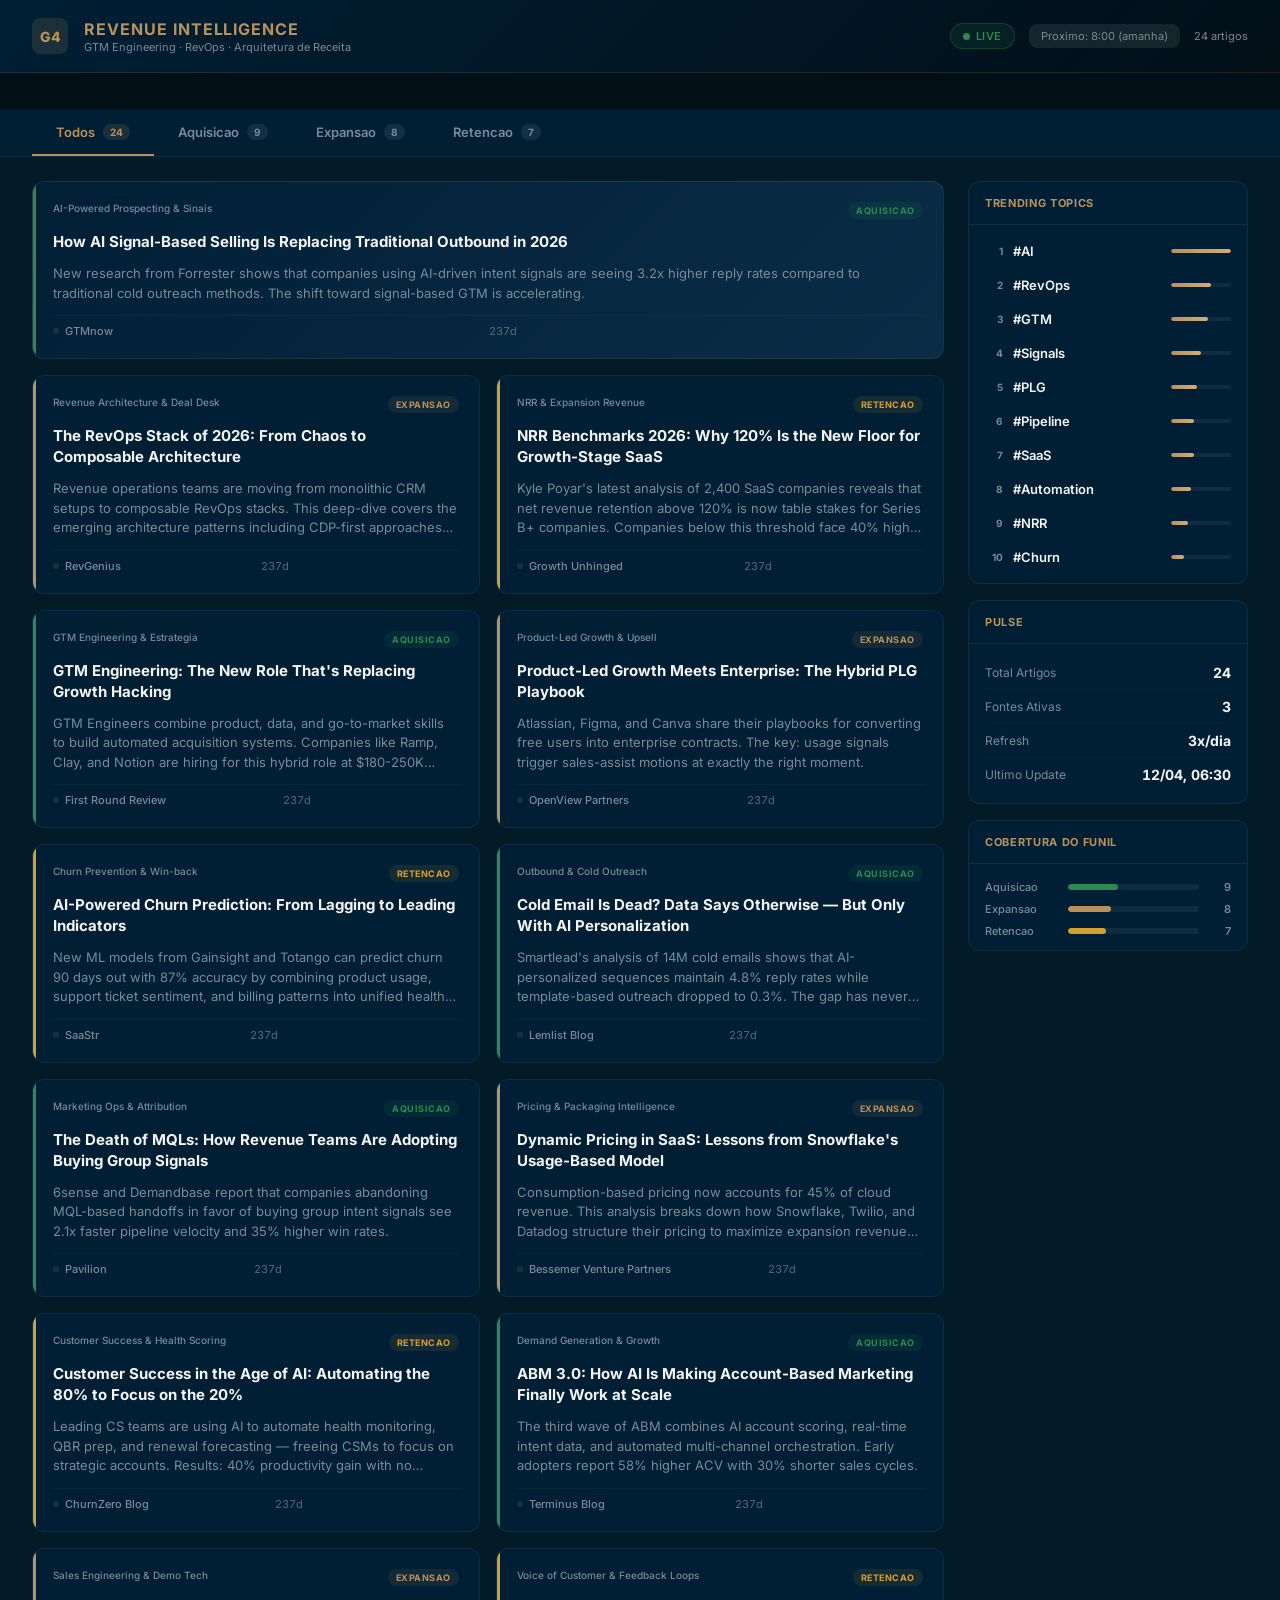
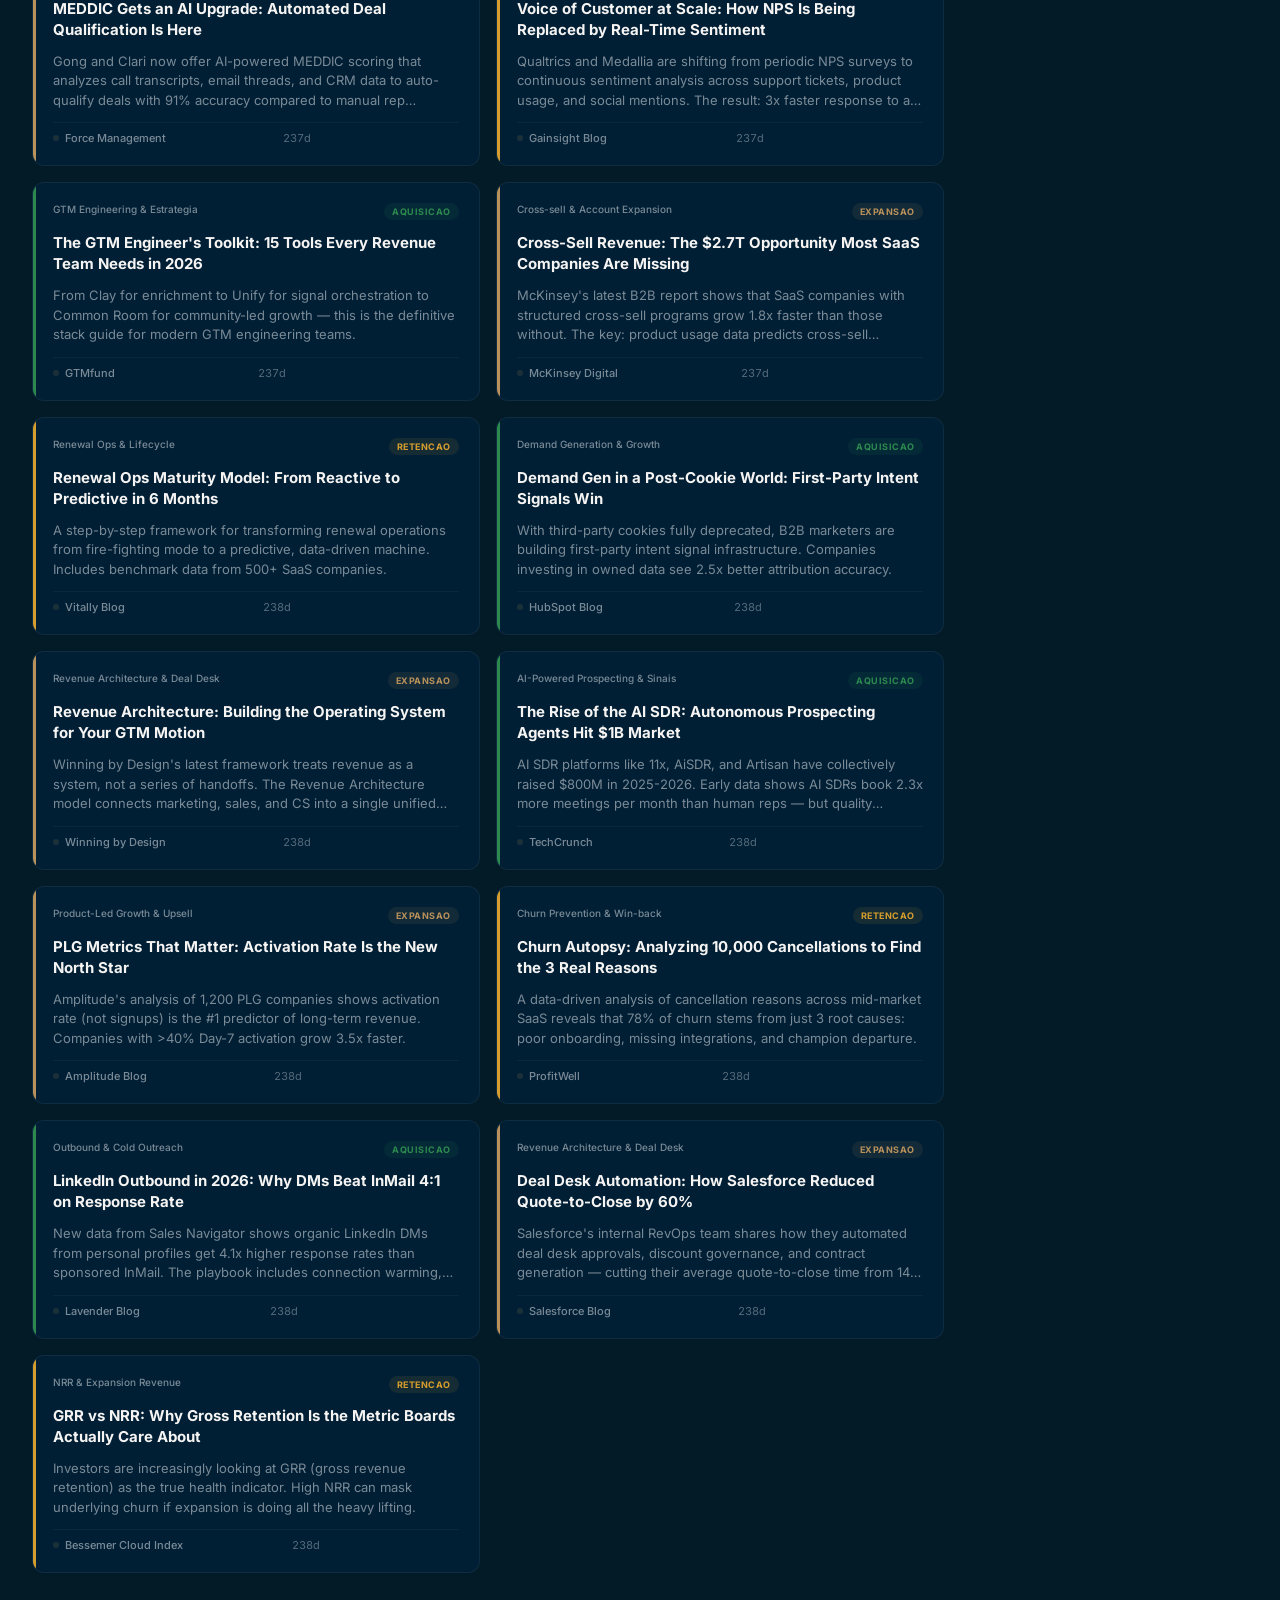
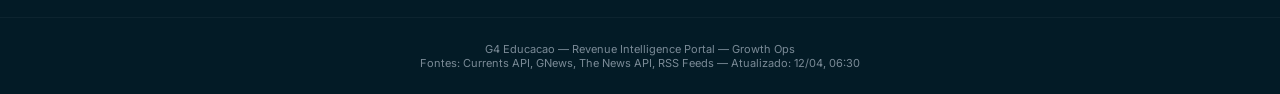
==== revenue-intel/index.html @ 13920970 "feat: add Revenue Intelligence Portal — GTM/RevOps news showroom 3-section MECE portal (Aquisicao/Ex" ====
<!DOCTYPE html>
<html lang="pt-BR">
<head>
  <meta charset="UTF-8">
  <meta name="viewport" content="width=device-width, initial-scale=1.0">
  <title>G4 Revenue Intelligence — Showroom</title>
  <link rel="preconnect" href="https://fonts.googleapis.com">
  <link href="https://fonts.googleapis.com/css2?family=Inter:wght@400;500;600;700;800&display=swap" rel="stylesheet">
  <style>
    /* ══════════════════════════════════════════════════════════════
       G4 REVENUE INTELLIGENCE — DESIGN SYSTEM (Elucy Brandbook)
       ══════════════════════════════════════════════════════════════ */
    :root {
      --navy: #001F35;
      --navy-light: #0a2d47;
      --maue: #184460;
      --scaling: #031B26;
      --scaling-deep: #020f17;
      --golden: #B9915B;
      --golden-light: #d4ad74;
      --golden-dim: rgba(185, 145, 91, 0.15);
      --silver: #F5F4F3;
      --silver-dim: rgba(245, 244, 243, 0.08);
      --white: #ffffff;
      --text: #d4d4d4;
      --text-dim: #7a8a96;
      --green: #2d8a4e;
      --green-bg: rgba(45, 138, 78, 0.12);
      --green-glow: rgba(45, 138, 78, 0.25);
      --yellow: #d69e2e;
      --yellow-bg: rgba(214, 158, 46, 0.12);
      --red: #c53030;
      --red-bg: rgba(197, 48, 48, 0.12);
      --radius: 12px;
      --radius-sm: 8px;
      --radius-xs: 4px;
      /* Session colors */
      --session-aquisicao: #2d8a4e;
      --session-aquisicao-bg: rgba(45, 138, 78, 0.10);
      --session-expansao: #B9915B;
      --session-expansao-bg: rgba(185, 145, 91, 0.10);
      --session-retencao: #d69e2e;
      --session-retencao-bg: rgba(214, 158, 46, 0.10);
    }

    * { box-sizing: border-box; margin: 0; padding: 0; }
    body {
      font-family: 'Inter', -apple-system, BlinkMacSystemFont, 'Segoe UI', sans-serif;
      background: var(--scaling);
      color: var(--text);
      min-height: 100vh;
      overflow-x: hidden;
    }

    /* ── HEADER ──────────────────────────────────────────────────── */
    .header {
      background: linear-gradient(135deg, var(--navy) 0%, var(--scaling-deep) 100%);
      border-bottom: 1px solid var(--golden-dim);
      padding: 18px 32px;
      display: flex; align-items: center; justify-content: space-between;
      position: sticky; top: 0; z-index: 100;
      backdrop-filter: blur(12px);
    }
    .header-left { display: flex; align-items: center; gap: 16px; }
    .header-logo {
      width: 36px; height: 36px; border-radius: 8px;
      background: var(--golden-dim); display: flex; align-items: center;
      justify-content: center; font-weight: 800; color: var(--golden);
      font-size: 14px; letter-spacing: -0.5px;
    }
    .header-title {
      font-size: 16px; font-weight: 700; color: var(--golden);
      letter-spacing: 0.06em; text-transform: uppercase;
    }
    .header-subtitle { font-size: 11px; color: var(--text-dim); margin-top: 1px; }
    .header-right { display: flex; align-items: center; gap: 14px; }
    .live-badge {
      display: flex; align-items: center; gap: 6px;
      background: var(--green-bg); border: 1px solid rgba(45,138,78,0.3);
      padding: 5px 12px; border-radius: 20px; font-size: 11px;
      font-weight: 600; color: var(--green); text-transform: uppercase;
      letter-spacing: 0.05em;
    }
    .live-dot {
      width: 7px; height: 7px; background: var(--green);
      border-radius: 50%; animation: pulse-dot 2s ease-in-out infinite;
    }
    @keyframes pulse-dot {
      0%, 100% { opacity: 1; box-shadow: 0 0 0 0 var(--green-glow); }
      50% { opacity: 0.7; box-shadow: 0 0 0 6px transparent; }
    }
    .refresh-timer {
      font-size: 11px; color: var(--text-dim);
      background: var(--silver-dim); padding: 5px 12px;
      border-radius: var(--radius-sm); font-variant-numeric: tabular-nums;
    }
    .article-count {
      font-size: 11px; color: var(--text-dim);
    }

    /* ── TICKER ──────────────────────────────────────────────────── */
    .ticker-wrap {
      background: var(--scaling-deep);
      border-bottom: 1px solid rgba(255,255,255,0.04);
      overflow: hidden; white-space: nowrap; padding: 8px 0;
    }
    .ticker {
      display: inline-block; animation: ticker-scroll 60s linear infinite;
      padding-left: 100%;
    }
    .ticker:hover { animation-play-state: paused; }
    .ticker-item {
      display: inline-block; padding: 0 40px; font-size: 12px;
      color: var(--text-dim); cursor: default;
    }
    .ticker-item .dot {
      display: inline-block; width: 5px; height: 5px;
      border-radius: 50%; margin-right: 8px; vertical-align: middle;
    }
    .ticker-item .time { color: var(--text-dim); opacity: 0.6; margin-left: 8px; font-size: 10px; }
    .ticker-item:hover { color: var(--silver); }
    @keyframes ticker-scroll {
      0% { transform: translateX(0); }
      100% { transform: translateX(-100%); }
    }

    /* ── NAVIGATION ──────────────────────────────────────────────── */
    .nav {
      background: var(--navy);
      border-bottom: 1px solid rgba(255,255,255,0.06);
      padding: 0 32px; display: flex; gap: 0;
    }
    .nav button {
      background: none; border: none; color: var(--text-dim);
      font-size: 13px; padding: 14px 24px; cursor: pointer;
      font-weight: 600; border-bottom: 2px solid transparent;
      transition: all 0.25s ease; white-space: nowrap;
      display: flex; align-items: center; gap: 8px;
      font-family: inherit;
    }
    .nav button:hover { color: var(--silver); background: var(--silver-dim); }
    .nav button.active { border-bottom-color: var(--golden); }
    .nav button.active[data-session="all"] { color: var(--golden); }
    .nav button.active[data-session="aquisicao"] { color: var(--session-aquisicao); border-bottom-color: var(--session-aquisicao); }
    .nav button.active[data-session="expansao"] { color: var(--session-expansao); border-bottom-color: var(--session-expansao); }
    .nav button.active[data-session="retencao"] { color: var(--session-retencao); border-bottom-color: var(--session-retencao); }
    .nav .count-badge {
      font-size: 10px; padding: 2px 7px; border-radius: 10px;
      background: var(--silver-dim); color: var(--text-dim);
      font-weight: 700;
    }
    .nav button.active .count-badge { background: var(--golden-dim); color: var(--golden); }
    .nav button.active[data-session="aquisicao"] .count-badge { background: var(--session-aquisicao-bg); color: var(--session-aquisicao); }
    .nav button.active[data-session="expansao"] .count-badge { background: var(--session-expansao-bg); color: var(--session-expansao); }
    .nav button.active[data-session="retencao"] .count-badge { background: var(--session-retencao-bg); color: var(--session-retencao); }

    /* ── MAIN LAYOUT ─────────────────────────────────────────────── */
    .main {
      max-width: 1440px; margin: 0 auto;
      display: grid; grid-template-columns: 1fr 280px;
      gap: 24px; padding: 24px 32px;
    }

    /* ── CARDS GRID ──────────────────────────────────────────────── */
    .cards-grid {
      display: grid;
      grid-template-columns: repeat(auto-fill, minmax(340px, 1fr));
      gap: 16px;
    }

    /* ── NEWS CARD ───────────────────────────────────────────────── */
    .news-card {
      background: var(--navy);
      border: 1px solid rgba(255,255,255,0.06);
      border-radius: var(--radius);
      padding: 20px;
      display: flex; flex-direction: column; gap: 12px;
      transition: all 0.25s ease;
      cursor: pointer; position: relative;
      overflow: hidden;
    }
    .news-card::before {
      content: ''; position: absolute; top: 0; left: 0;
      width: 3px; height: 100%; border-radius: 3px 0 0 3px;
    }
    .news-card[data-session="aquisicao"]::before { background: var(--session-aquisicao); }
    .news-card[data-session="expansao"]::before { background: var(--session-expansao); }
    .news-card[data-session="retencao"]::before { background: var(--session-retencao); }
    .news-card:hover {
      border-color: rgba(255,255,255,0.12);
      transform: translateY(-2px);
      box-shadow: 0 8px 24px rgba(0,0,0,0.3);
    }
    .news-card.featured {
      grid-column: span 2;
      background: linear-gradient(135deg, var(--navy) 0%, var(--navy-light) 100%);
      border-color: var(--golden-dim);
    }
    .card-header { display: flex; justify-content: space-between; align-items: flex-start; gap: 8px; }
    .card-session-badge {
      font-size: 9px; font-weight: 700; padding: 3px 8px;
      border-radius: 10px; text-transform: uppercase;
      letter-spacing: 0.06em; white-space: nowrap; flex-shrink: 0;
    }
    .card-session-badge[data-session="aquisicao"] { background: var(--session-aquisicao-bg); color: var(--session-aquisicao); }
    .card-session-badge[data-session="expansao"] { background: var(--session-expansao-bg); color: var(--session-expansao); }
    .card-session-badge[data-session="retencao"] { background: var(--session-retencao-bg); color: var(--session-retencao); }
    .card-subcategory {
      font-size: 10px; color: var(--text-dim); font-weight: 500;
    }
    .card-title {
      font-size: 15px; font-weight: 700; color: var(--silver);
      line-height: 1.4; display: -webkit-box;
      -webkit-line-clamp: 2; -webkit-box-orient: vertical;
      overflow: hidden;
    }
    .news-card:hover .card-title { color: var(--white); }
    .card-description {
      font-size: 13px; color: var(--text-dim); line-height: 1.5;
      display: -webkit-box; -webkit-line-clamp: 3;
      -webkit-box-orient: vertical; overflow: hidden;
    }
    .news-card.featured .card-description { -webkit-line-clamp: 4; }
    .card-footer {
      display: flex; justify-content: space-between; align-items: center;
      margin-top: auto; padding-top: 8px;
      border-top: 1px solid rgba(255,255,255,0.04);
    }
    .card-source {
      font-size: 11px; color: var(--text-dim); font-weight: 500;
      display: flex; align-items: center; gap: 6px;
    }
    .card-source .source-dot {
      width: 6px; height: 6px; border-radius: 50%;
      background: var(--golden-dim);
    }
    .card-time {
      font-size: 11px; color: var(--text-dim); opacity: 0.7;
      font-variant-numeric: tabular-nums;
    }
    .card-link {
      font-size: 11px; color: var(--golden); font-weight: 600;
      text-decoration: none; opacity: 0;
      transition: opacity 0.2s;
    }
    .news-card:hover .card-link { opacity: 1; }

    /* ── SIDEBAR ──────────────────────────────────────────────────── */
    .sidebar { display: flex; flex-direction: column; gap: 16px; }
    .sidebar-card {
      background: var(--navy);
      border: 1px solid rgba(255,255,255,0.06);
      border-radius: var(--radius); overflow: hidden;
    }
    .sidebar-header {
      padding: 14px 16px;
      border-bottom: 1px solid rgba(255,255,255,0.06);
      font-size: 11px; font-weight: 700; color: var(--golden);
      text-transform: uppercase; letter-spacing: 0.06em;
    }
    .sidebar-body { padding: 12px 16px; }

    /* Trending Tags */
    .trending-list { display: flex; flex-direction: column; gap: 6px; }
    .trending-item {
      display: flex; align-items: center; gap: 10px;
      padding: 6px 0; font-size: 13px;
    }
    .trending-rank {
      font-size: 10px; font-weight: 700; color: var(--text-dim);
      width: 18px; text-align: right;
    }
    .trending-tag { color: var(--silver); font-weight: 600; flex: 1; }
    .trending-bar {
      width: 60px; height: 4px; background: rgba(255,255,255,0.06);
      border-radius: 2px; overflow: hidden;
    }
    .trending-bar-fill {
      height: 100%; border-radius: 2px;
      background: linear-gradient(90deg, var(--golden) 0%, var(--golden-light) 100%);
      transition: width 0.6s ease;
    }

    /* Pulse Stats */
    .pulse-stat {
      display: flex; justify-content: space-between; align-items: center;
      padding: 8px 0; border-bottom: 1px solid rgba(255,255,255,0.03);
    }
    .pulse-stat:last-child { border-bottom: none; }
    .pulse-label { font-size: 12px; color: var(--text-dim); }
    .pulse-value { font-size: 14px; font-weight: 700; color: var(--silver); font-variant-numeric: tabular-nums; }

    /* Session distribution */
    .session-dist { display: flex; flex-direction: column; gap: 8px; padding-top: 4px; }
    .dist-row { display: flex; align-items: center; gap: 8px; }
    .dist-label { font-size: 11px; width: 75px; color: var(--text-dim); font-weight: 500; }
    .dist-bar {
      flex: 1; height: 6px; background: rgba(255,255,255,0.06);
      border-radius: 3px; overflow: hidden;
    }
    .dist-bar-fill { height: 100%; border-radius: 3px; transition: width 0.6s ease; }
    .dist-bar-fill.aquisicao { background: var(--session-aquisicao); }
    .dist-bar-fill.expansao { background: var(--session-expansao); }
    .dist-bar-fill.retencao { background: var(--session-retencao); }
    .dist-count { font-size: 11px; color: var(--text-dim); width: 24px; text-align: right; font-weight: 600; }

    /* ── LOADING ──────────────────────────────────────────────────── */
    .loading {
      display: flex; flex-direction: column; align-items: center;
      justify-content: center; min-height: 400px; gap: 16px;
      grid-column: 1 / -1;
    }
    .loading-spinner {
      width: 40px; height: 40px; border: 3px solid rgba(255,255,255,0.1);
      border-top-color: var(--golden); border-radius: 50%;
      animation: spin 0.8s linear infinite;
    }
    @keyframes spin { to { transform: rotate(360deg); } }
    .loading-text { font-size: 14px; color: var(--text-dim); }

    /* ── FOOTER ──────────────────────────────────────────────────── */
    .footer {
      text-align: center; padding: 24px 32px; color: var(--text-dim);
      font-size: 11px; border-top: 1px solid rgba(255,255,255,0.04);
      max-width: 1440px; margin: 20px auto 0;
    }
    .footer a { color: var(--golden); text-decoration: none; }

    /* ── EMPTY STATE ──────────────────────────────────────────────── */
    .empty-state {
      display: flex; flex-direction: column; align-items: center;
      justify-content: center; min-height: 300px; gap: 12px;
      color: var(--text-dim); grid-column: 1 / -1;
    }
    .empty-icon { font-size: 48px; opacity: 0.3; }
    .empty-text { font-size: 14px; }

    /* ── RESPONSIVE ──────────────────────────────────────────────── */
    @media (max-width: 1100px) {
      .main { grid-template-columns: 1fr; }
      .sidebar { display: grid; grid-template-columns: 1fr 1fr; gap: 16px; }
      .news-card.featured { grid-column: span 1; }
    }
    @media (max-width: 768px) {
      .header { padding: 14px 16px; flex-wrap: wrap; gap: 8px; }
      .nav { padding: 0 16px; overflow-x: auto; }
      .nav button { padding: 12px 16px; font-size: 12px; }
      .main { padding: 16px; gap: 16px; }
      .cards-grid { grid-template-columns: 1fr; }
      .sidebar { grid-template-columns: 1fr; }
      .ticker-wrap { display: none; }
    }
    @media (max-width: 480px) {
      .header-title { font-size: 13px; }
      .header-right { gap: 8px; }
      .refresh-timer, .article-count { display: none; }
    }

    /* ── ANIMATIONS ──────────────────────────────────────────────── */
    .news-card { animation: fadeInUp 0.4s ease both; }
    .news-card:nth-child(1) { animation-delay: 0s; }
    .news-card:nth-child(2) { animation-delay: 0.05s; }
    .news-card:nth-child(3) { animation-delay: 0.1s; }
    .news-card:nth-child(4) { animation-delay: 0.15s; }
    .news-card:nth-child(5) { animation-delay: 0.2s; }
    .news-card:nth-child(6) { animation-delay: 0.25s; }
    @keyframes fadeInUp {
      from { opacity: 0; transform: translateY(12px); }
      to { opacity: 1; transform: translateY(0); }
    }

    /* refresh flash */
    .refresh-flash {
      position: fixed; top: 0; left: 0; right: 0; height: 2px;
      background: linear-gradient(90deg, var(--golden), var(--golden-light), var(--golden));
      z-index: 200; animation: flash-bar 1.5s ease-out forwards;
    }
    @keyframes flash-bar {
      0% { opacity: 1; transform: scaleX(0); transform-origin: left; }
      50% { opacity: 1; transform: scaleX(1); }
      100% { opacity: 0; transform: scaleX(1); }
    }
  </style>
</head>
<body>

  <!-- HEADER -->
  <div class="header">
    <div class="header-left">
      <div class="header-logo">G4</div>
      <div>
        <div class="header-title">Revenue Intelligence</div>
        <div class="header-subtitle">GTM Engineering &middot; RevOps &middot; Arquitetura de Receita</div>
      </div>
    </div>
    <div class="header-right">
      <div class="live-badge"><div class="live-dot"></div> Live</div>
      <div class="refresh-timer" id="refreshTimer">3x ao dia</div>
      <div class="article-count" id="articleCount">—</div>
    </div>
  </div>

  <!-- TICKER -->
  <div class="ticker-wrap">
    <div class="ticker" id="ticker">
      <span class="ticker-item">Carregando noticias...</span>
    </div>
  </div>

  <!-- NAV -->
  <div class="nav" id="nav" role="tablist">
    <button class="active" data-session="all" role="tab" aria-selected="true">
      Todos <span class="count-badge" id="countAll">—</span>
    </button>
    <button data-session="aquisicao" role="tab" aria-selected="false">
      Aquisicao <span class="count-badge" id="countAquisicao">—</span>
    </button>
    <button data-session="expansao" role="tab" aria-selected="false">
      Expansao <span class="count-badge" id="countExpansao">—</span>
    </button>
    <button data-session="retencao" role="tab" aria-selected="false">
      Retencao <span class="count-badge" id="countRetencao">—</span>
    </button>
  </div>

  <!-- MAIN -->
  <div class="main">
    <div class="cards-grid" id="cardsGrid">
      <div class="loading">
        <div class="loading-spinner"></div>
        <div class="loading-text">Carregando inteligencia de receita...</div>
      </div>
    </div>

    <div class="sidebar">
      <!-- Trending -->
      <div class="sidebar-card">
        <div class="sidebar-header">Trending Topics</div>
        <div class="sidebar-body">
          <div class="trending-list" id="trendingList">
            <div class="trending-item"><span class="trending-tag" style="color:var(--text-dim)">Carregando...</span></div>
          </div>
        </div>
      </div>

      <!-- Pulse -->
      <div class="sidebar-card">
        <div class="sidebar-header">Pulse</div>
        <div class="sidebar-body">
          <div class="pulse-stat">
            <span class="pulse-label">Total Artigos</span>
            <span class="pulse-value" id="pulseTotal">—</span>
          </div>
          <div class="pulse-stat">
            <span class="pulse-label">Fontes Ativas</span>
            <span class="pulse-value" id="pulseSources">—</span>
          </div>
          <div class="pulse-stat">
            <span class="pulse-label">Refresh</span>
            <span class="pulse-value">3x/dia</span>
          </div>
          <div class="pulse-stat">
            <span class="pulse-label">Ultimo Update</span>
            <span class="pulse-value" id="pulseLastUpdate">—</span>
          </div>
        </div>
      </div>

      <!-- Distribution -->
      <div class="sidebar-card">
        <div class="sidebar-header">Cobertura do Funil</div>
        <div class="sidebar-body">
          <div class="session-dist" id="sessionDist"></div>
        </div>
      </div>
    </div>
  </div>

  <!-- FOOTER -->
  <div class="footer">
    G4 Educacao &mdash; Revenue Intelligence Portal &mdash; Growth Ops
    <br>Fontes: Currents API, GNews, The News API, RSS Feeds &mdash;
    <span id="footerUpdate">—</span>
  </div>

<script>
// ══════════════════════════════════════════════════════════════════
// G4 REVENUE INTELLIGENCE — ENGINE
// ══════════════════════════════════════════════════════════════════

let DATA = null;
let currentSession = 'all';
// Refresh schedule: 08:00, 13:00, 19:00 BRT
const REFRESH_HOURS = [8, 13, 19];
let refreshInterval = null;

// ── TIME UTILS ──────────────────────────────────────────────────

function timeAgo(isoDate) {
  if (!isoDate) return '';
  const now = new Date();
  const then = new Date(isoDate);
  const diffMs = now - then;
  const diffMin = Math.floor(diffMs / 60000);
  if (diffMin < 1) return 'agora';
  if (diffMin < 60) return diffMin + 'm';
  const diffH = Math.floor(diffMin / 60);
  if (diffH < 24) return diffH + 'h';
  const diffD = Math.floor(diffH / 24);
  return diffD + 'd';
}

function formatTime(isoDate) {
  if (!isoDate) return '—';
  try {
    const d = new Date(isoDate);
    return d.toLocaleString('pt-BR', {
      day: '2-digit', month: '2-digit',
      hour: '2-digit', minute: '2-digit',
    });
  } catch { return '—'; }
}

// ── DATA FETCH ──────────────────────────────────────────────────

async function fetchData() {
  try {
    const resp = await fetch('news-data.json?t=' + Date.now());
    const newData = await resp.json();

    // Check if data actually changed
    const changed = !DATA || newData.generated_at !== DATA.generated_at;
    DATA = newData;

    if (changed) {
      showRefreshFlash();
    }

    render();
  } catch (e) {
    console.error('Fetch error:', e);
    if (!DATA) {
      document.getElementById('cardsGrid').innerHTML = `
        <div class="empty-state">
          <div class="empty-icon">&#9888;</div>
          <div class="empty-text">Erro ao carregar dados. Execute collector.py primeiro.</div>
        </div>
      `;
    }
  }
}

function showRefreshFlash() {
  const el = document.createElement('div');
  el.className = 'refresh-flash';
  document.body.appendChild(el);
  setTimeout(() => el.remove(), 1600);
}

// ── NAV ──────────────────────────────────────────────────────────

document.getElementById('nav').addEventListener('click', e => {
  const btn = e.target.closest('button');
  if (!btn) return;
  document.querySelectorAll('.nav button').forEach(b => {
    b.classList.remove('active');
    b.setAttribute('aria-selected', 'false');
  });
  btn.classList.add('active');
  btn.setAttribute('aria-selected', 'true');
  currentSession = btn.dataset.session;
  render();
});

// ── RENDER ───────────────────────────────────────────────────────

function render() {
  if (!DATA) return;

  const articles = DATA.articles || [];
  const counts = DATA.session_counts || {};
  const trending = DATA.trending || [];

  // Update nav counts
  document.getElementById('countAll').textContent = articles.length;
  document.getElementById('countAquisicao').textContent = counts.aquisicao || 0;
  document.getElementById('countExpansao').textContent = counts.expansao || 0;
  document.getElementById('countRetencao').textContent = counts.retencao || 0;

  // Filter
  const filtered = currentSession === 'all'
    ? articles
    : articles.filter(a => a.session === currentSession);

  // Render cards
  renderCards(filtered);

  // Render ticker
  renderTicker(articles.slice(0, 12));

  // Render sidebar
  renderTrending(trending);
  renderPulse();
  renderDistribution(counts, articles.length);

  // Header stats
  document.getElementById('articleCount').textContent = articles.length + ' artigos';
}

function renderCards(articles) {
  const grid = document.getElementById('cardsGrid');

  if (!articles.length) {
    grid.innerHTML = `
      <div class="empty-state">
        <div class="empty-icon">&#128269;</div>
        <div class="empty-text">Nenhum artigo nesta sessao</div>
      </div>
    `;
    return;
  }

  grid.innerHTML = articles.map((a, i) => {
    const isFeatured = i === 0 && currentSession === 'all';
    const sessionLabel = {
      aquisicao: 'Aquisicao',
      expansao: 'Expansao',
      retencao: 'Retencao',
    }[a.session] || 'Geral';

    return `
      <article class="news-card${isFeatured ? ' featured' : ''}"
               data-session="${a.session}"
               onclick="window.open('${escapeHtml(a.url)}', '_blank')">
        <div class="card-header">
          <span class="card-subcategory">${escapeHtml(a.subcategory || '')}</span>
          <span class="card-session-badge" data-session="${a.session}">${sessionLabel}</span>
        </div>
        <div class="card-title">${escapeHtml(a.title)}</div>
        <div class="card-description">${escapeHtml(a.description || '')}</div>
        <div class="card-footer">
          <span class="card-source">
            <span class="source-dot"></span>
            ${escapeHtml(a.source || 'Unknown')}
          </span>
          <span class="card-time">${timeAgo(a.published_at)}</span>
          <span class="card-link">Ler &rarr;</span>
        </div>
      </article>
    `;
  }).join('');
}

function renderTicker(articles) {
  const ticker = document.getElementById('ticker');
  const sessionColors = {
    aquisicao: 'var(--session-aquisicao)',
    expansao: 'var(--session-expansao)',
    retencao: 'var(--session-retencao)',
  };

  ticker.innerHTML = articles.map(a => `
    <span class="ticker-item">
      <span class="dot" style="background:${sessionColors[a.session] || 'var(--golden)'}"></span>
      ${escapeHtml(a.title.substring(0, 80))}${a.title.length > 80 ? '...' : ''}
      <span class="time">${timeAgo(a.published_at)}</span>
    </span>
  `).join('');
}

function renderTrending(trending) {
  const list = document.getElementById('trendingList');
  if (!trending.length) {
    list.innerHTML = '<div class="trending-item"><span class="trending-tag" style="color:var(--text-dim)">Sem dados</span></div>';
    return;
  }
  const maxCount = Math.max(...trending.map(t => t.count));
  list.innerHTML = trending.map((t, i) => `
    <div class="trending-item">
      <span class="trending-rank">${i + 1}</span>
      <span class="trending-tag">#${t.tag}</span>
      <div class="trending-bar">
        <div class="trending-bar-fill" style="width:${(t.count / maxCount * 100).toFixed(0)}%"></div>
      </div>
    </div>
  `).join('');
}

function renderPulse() {
  document.getElementById('pulseTotal').textContent = DATA.total_articles || 0;
  document.getElementById('pulseSources').textContent = (DATA.sources_active || []).length;
  document.getElementById('pulseLastUpdate').textContent = formatTime(DATA.generated_at);
  document.getElementById('footerUpdate').textContent = 'Atualizado: ' + formatTime(DATA.generated_at);
}

function renderDistribution(counts, total) {
  const dist = document.getElementById('sessionDist');
  if (!total) { dist.innerHTML = ''; return; }

  const sessions = [
    { key: 'aquisicao', label: 'Aquisicao', count: counts.aquisicao || 0 },
    { key: 'expansao', label: 'Expansao', count: counts.expansao || 0 },
    { key: 'retencao', label: 'Retencao', count: counts.retencao || 0 },
  ];

  dist.innerHTML = sessions.map(s => `
    <div class="dist-row">
      <span class="dist-label">${s.label}</span>
      <div class="dist-bar">
        <div class="dist-bar-fill ${s.key}" style="width:${(s.count / total * 100).toFixed(0)}%"></div>
      </div>
      <span class="dist-count">${s.count}</span>
    </div>
  `).join('');
}

// ── NEXT UPDATE DISPLAY ──────────────────────────────────────────

function getNextRefresh() {
  const now = new Date();
  const h = now.getHours();
  for (const rh of REFRESH_HOURS) {
    if (h < rh) return rh + ':00';
  }
  return REFRESH_HOURS[0] + ':00 (amanha)';
}

function updateRefreshDisplay() {
  document.getElementById('refreshTimer').textContent =
    'Proximo: ' + getNextRefresh();
}

// ── SECURITY ─────────────────────────────────────────────────────

function escapeHtml(str) {
  if (!str) return '';
  const div = document.createElement('div');
  div.textContent = str;
  return div.innerHTML;
}

// ── INIT ─────────────────────────────────────────────────────────

async function init() {
  await fetchData();
  updateRefreshDisplay();
  // Check for new data every 10 min (lightweight — just reads static JSON)
  refreshInterval = setInterval(fetchData, 10 * 60 * 1000);
  // Update display every minute
  setInterval(updateRefreshDisplay, 60 * 1000);
}

init();
</script>
</body>
</html>
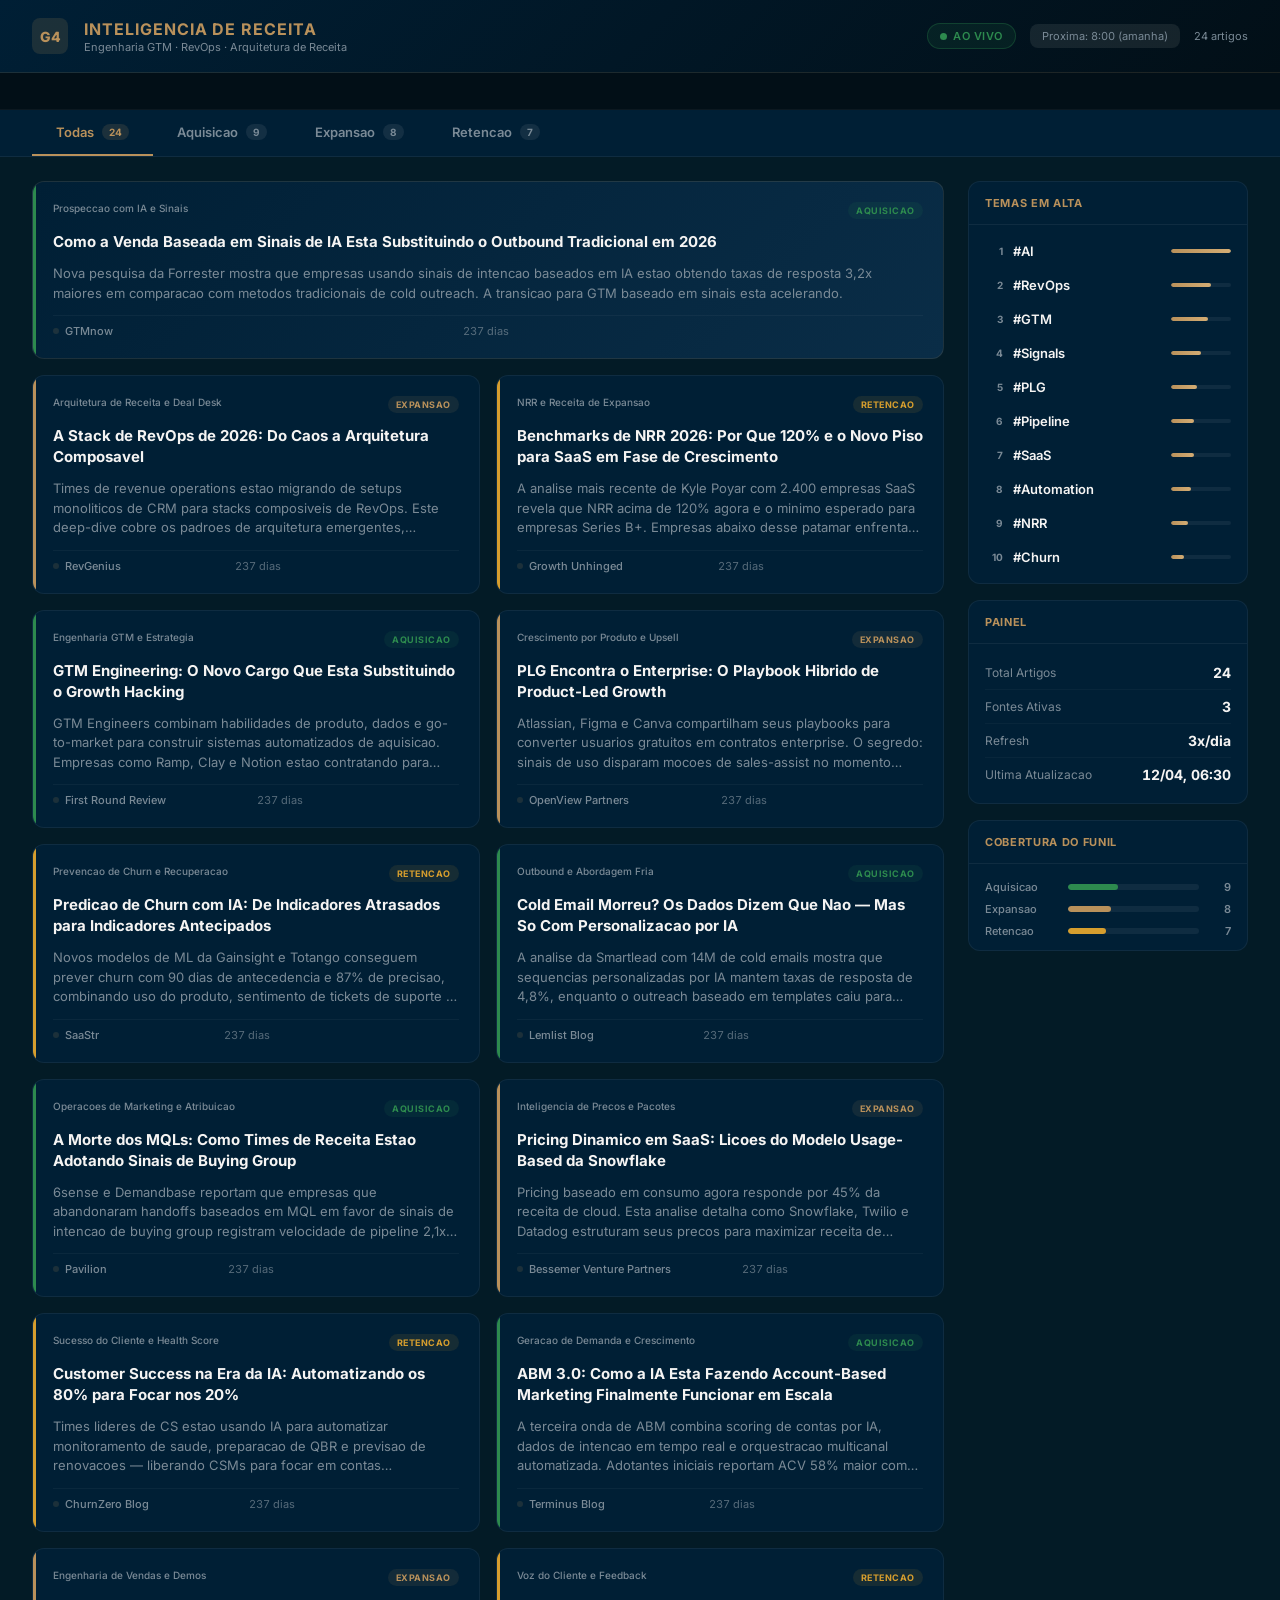
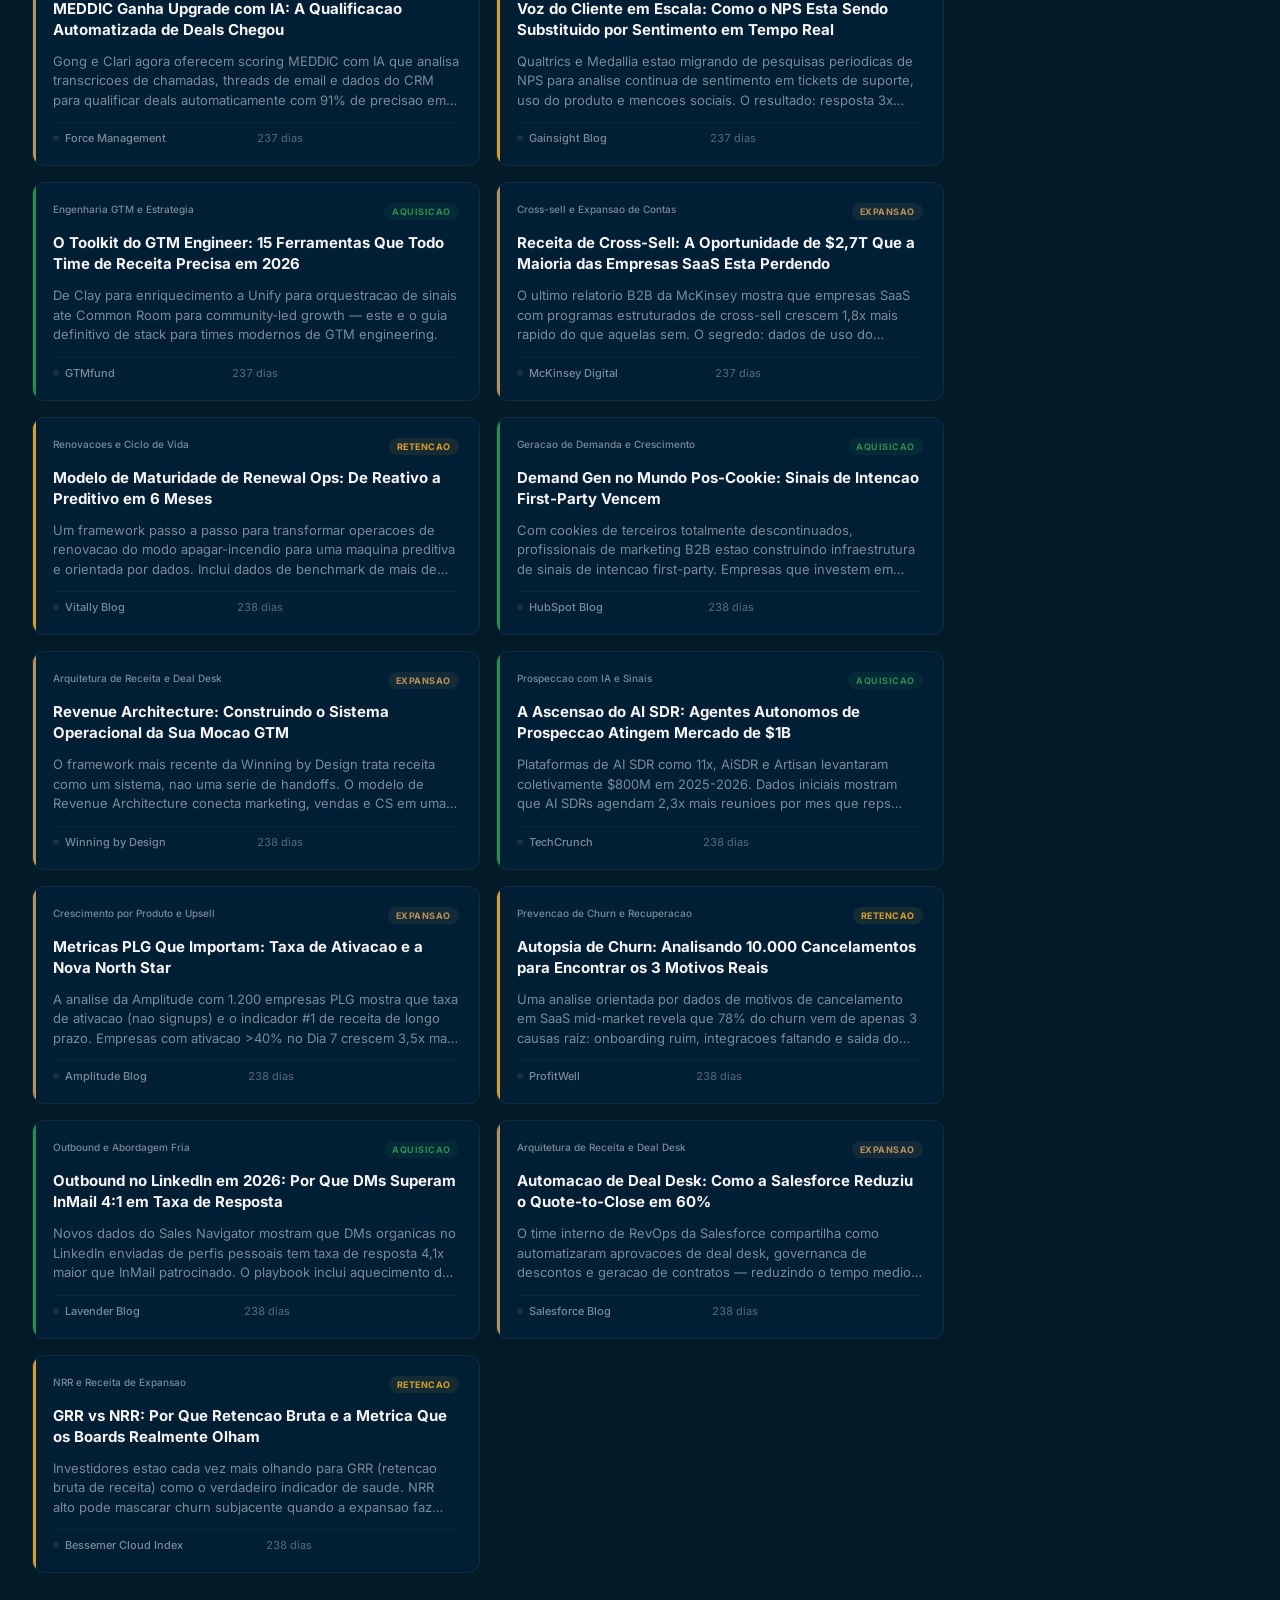
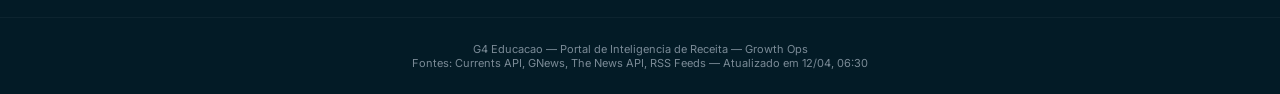
==== commit 2c97c87c: "feat: traduzir Revenue Intelligence Portal para pt-BR completo - Interface: todos labels, headers, s" ====
--- a/revenue-intel/index.html
+++ b/revenue-intel/index.html
@@ -3,7 +3,7 @@
 <head>
   <meta charset="UTF-8">
   <meta name="viewport" content="width=device-width, initial-scale=1.0">
-  <title>G4 Revenue Intelligence — Showroom</title>
+  <title>G4 Revenue Intelligence — Painel de Inteligencia</title>
   <link rel="preconnect" href="https://fonts.googleapis.com">
   <link href="https://fonts.googleapis.com/css2?family=Inter:wght@400;500;600;700;800&display=swap" rel="stylesheet">
   <style>
@@ -389,12 +389,12 @@
     <div class="header-left">
       <div class="header-logo">G4</div>
       <div>
-        <div class="header-title">Revenue Intelligence</div>
-        <div class="header-subtitle">GTM Engineering &middot; RevOps &middot; Arquitetura de Receita</div>
+        <div class="header-title">Inteligencia de Receita</div>
+        <div class="header-subtitle">Engenharia GTM &middot; RevOps &middot; Arquitetura de Receita</div>
       </div>
     </div>
     <div class="header-right">
-      <div class="live-badge"><div class="live-dot"></div> Live</div>
+      <div class="live-badge"><div class="live-dot"></div> Ao Vivo</div>
       <div class="refresh-timer" id="refreshTimer">3x ao dia</div>
       <div class="article-count" id="articleCount">—</div>
     </div>
@@ -403,14 +403,14 @@
   <!-- TICKER -->
   <div class="ticker-wrap">
     <div class="ticker" id="ticker">
-      <span class="ticker-item">Carregando noticias...</span>
+      <span class="ticker-item">Carregando ultimas noticias...</span>
     </div>
   </div>
 
   <!-- NAV -->
   <div class="nav" id="nav" role="tablist">
     <button class="active" data-session="all" role="tab" aria-selected="true">
-      Todos <span class="count-badge" id="countAll">—</span>
+      Todas <span class="count-badge" id="countAll">—</span>
     </button>
     <button data-session="aquisicao" role="tab" aria-selected="false">
       Aquisicao <span class="count-badge" id="countAquisicao">—</span>
@@ -435,7 +435,7 @@
     <div class="sidebar">
       <!-- Trending -->
       <div class="sidebar-card">
-        <div class="sidebar-header">Trending Topics</div>
+        <div class="sidebar-header">Temas em Alta</div>
         <div class="sidebar-body">
           <div class="trending-list" id="trendingList">
             <div class="trending-item"><span class="trending-tag" style="color:var(--text-dim)">Carregando...</span></div>
@@ -445,7 +445,7 @@
 
       <!-- Pulse -->
       <div class="sidebar-card">
-        <div class="sidebar-header">Pulse</div>
+        <div class="sidebar-header">Painel</div>
         <div class="sidebar-body">
           <div class="pulse-stat">
             <span class="pulse-label">Total Artigos</span>
@@ -460,7 +460,7 @@
             <span class="pulse-value">3x/dia</span>
           </div>
           <div class="pulse-stat">
-            <span class="pulse-label">Ultimo Update</span>
+            <span class="pulse-label">Ultima Atualizacao</span>
             <span class="pulse-value" id="pulseLastUpdate">—</span>
           </div>
         </div>
@@ -478,7 +478,7 @@
 
   <!-- FOOTER -->
   <div class="footer">
-    G4 Educacao &mdash; Revenue Intelligence Portal &mdash; Growth Ops
+    G4 Educacao &mdash; Portal de Inteligencia de Receita &mdash; Growth Ops
     <br>Fontes: Currents API, GNews, The News API, RSS Feeds &mdash;
     <span id="footerUpdate">—</span>
   </div>
@@ -503,11 +503,12 @@
   const diffMs = now - then;
   const diffMin = Math.floor(diffMs / 60000);
   if (diffMin < 1) return 'agora';
-  if (diffMin < 60) return diffMin + 'm';
+  if (diffMin < 60) return diffMin + ' min';
   const diffH = Math.floor(diffMin / 60);
   if (diffH < 24) return diffH + 'h';
   const diffD = Math.floor(diffH / 24);
-  return diffD + 'd';
+  if (diffD === 1) return 'ontem';
+  return diffD + ' dias';
 }
 
 function formatTime(isoDate) {
@@ -543,7 +544,7 @@
       document.getElementById('cardsGrid').innerHTML = `
         <div class="empty-state">
           <div class="empty-icon">&#9888;</div>
-          <div class="empty-text">Erro ao carregar dados. Execute collector.py primeiro.</div>
+          <div class="empty-text">Erro ao carregar dados. Execute o collector.py primeiro.</div>
         </div>
       `;
     }
@@ -607,6 +608,27 @@
   document.getElementById('articleCount').textContent = articles.length + ' artigos';
 }
 
+function translateSubcategory(sub) {
+  const map = {
+    'GTM Engineering & Estrategia': 'Engenharia GTM e Estrategia',
+    'Demand Generation & Growth': 'Geracao de Demanda e Crescimento',
+    'AI-Powered Prospecting & Sinais': 'Prospeccao com IA e Sinais',
+    'Outbound & Cold Outreach': 'Outbound e Abordagem Fria',
+    'Marketing Ops & Attribution': 'Operacoes de Marketing e Atribuicao',
+    'Sales Engineering & Demo Tech': 'Engenharia de Vendas e Demos',
+    'Revenue Architecture & Deal Desk': 'Arquitetura de Receita e Deal Desk',
+    'Product-Led Growth & Upsell': 'Crescimento por Produto e Upsell',
+    'Pricing & Packaging Intelligence': 'Inteligencia de Precos e Pacotes',
+    'Cross-sell & Account Expansion': 'Cross-sell e Expansao de Contas',
+    'Customer Success & Health Scoring': 'Sucesso do Cliente e Health Score',
+    'Churn Prevention & Win-back': 'Prevencao de Churn e Recuperacao',
+    'NRR & Expansion Revenue': 'NRR e Receita de Expansao',
+    'Voice of Customer & Feedback Loops': 'Voz do Cliente e Feedback',
+    'Renewal Ops & Lifecycle': 'Renovacoes e Ciclo de Vida',
+  };
+  return map[sub] || sub;
+}
+
 function renderCards(articles) {
   const grid = document.getElementById('cardsGrid');
 
@@ -614,7 +636,7 @@
     grid.innerHTML = `
       <div class="empty-state">
         <div class="empty-icon">&#128269;</div>
-        <div class="empty-text">Nenhum artigo nesta sessao</div>
+        <div class="empty-text">Nenhuma noticia nesta categoria</div>
       </div>
     `;
     return;
@@ -627,13 +649,14 @@
       expansao: 'Expansao',
       retencao: 'Retencao',
     }[a.session] || 'Geral';
+    const subcatPtBR = translateSubcategory(a.subcategory || '');
 
     return `
       <article class="news-card${isFeatured ? ' featured' : ''}"
                data-session="${a.session}"
                onclick="window.open('${escapeHtml(a.url)}', '_blank')">
         <div class="card-header">
-          <span class="card-subcategory">${escapeHtml(a.subcategory || '')}</span>
+          <span class="card-subcategory">${escapeHtml(subcatPtBR)}</span>
           <span class="card-session-badge" data-session="${a.session}">${sessionLabel}</span>
         </div>
         <div class="card-title">${escapeHtml(a.title)}</div>
@@ -641,10 +664,10 @@
         <div class="card-footer">
           <span class="card-source">
             <span class="source-dot"></span>
-            ${escapeHtml(a.source || 'Unknown')}
+            ${escapeHtml(a.source || 'Desconhecido')}
           </span>
           <span class="card-time">${timeAgo(a.published_at)}</span>
-          <span class="card-link">Ler &rarr;</span>
+          <span class="card-link">Ler artigo &rarr;</span>
         </div>
       </article>
     `;
@@ -671,7 +694,7 @@
 function renderTrending(trending) {
   const list = document.getElementById('trendingList');
   if (!trending.length) {
-    list.innerHTML = '<div class="trending-item"><span class="trending-tag" style="color:var(--text-dim)">Sem dados</span></div>';
+    list.innerHTML = '<div class="trending-item"><span class="trending-tag" style="color:var(--text-dim)">Sem dados ainda</span></div>';
     return;
   }
   const maxCount = Math.max(...trending.map(t => t.count));
@@ -690,7 +713,7 @@
   document.getElementById('pulseTotal').textContent = DATA.total_articles || 0;
   document.getElementById('pulseSources').textContent = (DATA.sources_active || []).length;
   document.getElementById('pulseLastUpdate').textContent = formatTime(DATA.generated_at);
-  document.getElementById('footerUpdate').textContent = 'Atualizado: ' + formatTime(DATA.generated_at);
+  document.getElementById('footerUpdate').textContent = 'Atualizado em ' + formatTime(DATA.generated_at);
 }
 
 function renderDistribution(counts, total) {
@@ -727,7 +750,7 @@
 
 function updateRefreshDisplay() {
   document.getElementById('refreshTimer').textContent =
-    'Proximo: ' + getNextRefresh();
+    'Proxima: ' + getNextRefresh();
 }
 
 // ── SECURITY ─────────────────────────────────────────────────────
